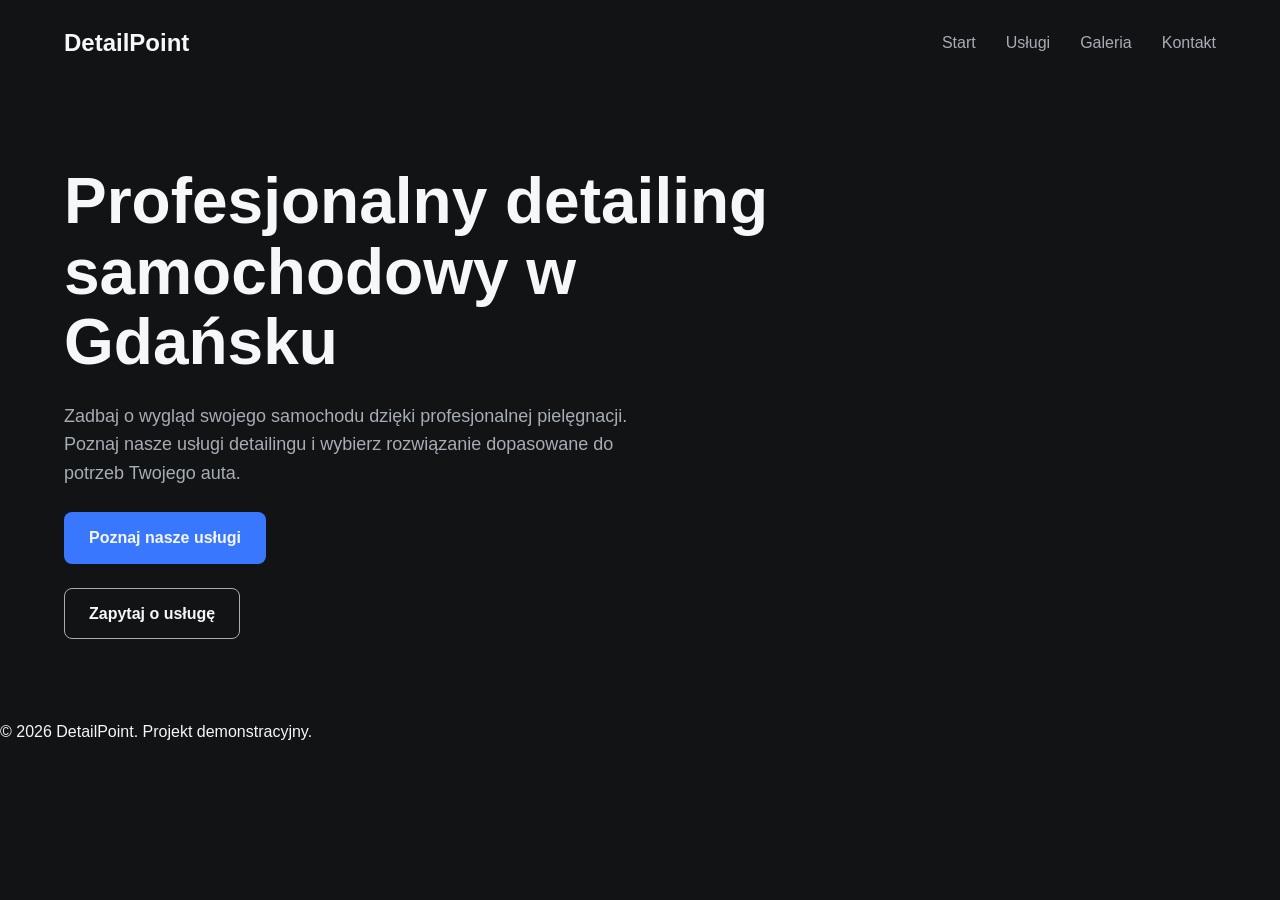
==== index.html @ 8a7e272a "feat: implement responsive mobile navigation" ====
<!DOCTYPE html>

<html lang="pl">
<head>
    <meta charset="UTF-8">
    <meta name="viewport" content="width=device-width, initial-scale=1.0">
    <meta name="description" content="Profesjonalny detailing samochodowy w Gdańsku. Poznaj usługi DetailPoint i zadbaj o swój samochód.">

    <title>DetailPoint | Detailing samochodowy Gdańsk</title>

    <link rel="stylesheet" href="./css/style.css">
</head>
<body>
    <header>
        <nav class="navbar container">
            <a href="./index.html">
                <span>DetailPoint</span>
            </a>

            <button
                type="button"
                id="menu-toggle"
                aria-label="Otwórz menu"
                aria-expanded="false"
                aria-controls="nav-menu"
            >
                <span></span>
                <span></span>
                <span></span>
            </button>

            <ul class="nav-list" id="nav-menu">
                <li><a href="./index.html">Start</a></li>
                <li><a href="./services.html">Usługi</a></li>
                <li><a href="./gallery.html">Galeria</a></li>
                <li><a href="./contact.html">Kontakt</a></li>
            </ul>
        </nav>
    </header>

    <main>
        <section class="hero" id="hero">
            <h1>Profesjonalny detailing samochodowy w Gdańsku</h1>

            <p>
                Zadbaj o wygląd swojego samochodu dzięki profesjonalnej 
                pielęgnacji. Poznaj nasze usługi detailingu i wybierz 
                rozwiązanie dopasowane do potrzeb Twojego auta.
            </p>

            <a href="./services.html"  class="btn btn-primary">
                Poznaj nasze usługi
            </a>

            <a href="./contact.html" class="btn btn-secondary">
                Zapytaj o usługę
            </a>
            
        </section>
    </main>

    <footer>
        &copy; 2026 DetailPoint. Projekt demonstracyjny.
    </footer>
    <script src="./js/script.js"></script>
</body>
</html>
---- css/style.css ----
:root {
    /* Colors */
    --color-bg: #111315;
    --color-surface: #1D2125;
    --color-text: #F5F7F8;
    --color-text-muted: #A7ADB4;
    --color-primary: #3977FF;

    /* Typography */
    --font-main: Arial, sans-serif;
    --line-height-base: 1.6;

    /* Layout  */
    --container-width: 1200px;
    --section-spacing: 80px;
    --spacing-sm: 12px;
    --spacing-md: 24px;
    --spacing-lg: 40px;

    /* Components */
    --border-radius: 8px;

    /* Transition */
    --transition-fast: 0.2s ease;
    --transition-fast: 0.2s ease;
}


* {
    margin: 0;
    padding: 0;
    box-sizing: border-box;
}

body {
    font-family: var(--font-main);
    line-height: var(--line-height-base);
    background-color: var(--color-bg);
    color: var(--color-text);
}

/* --- Header --- */

.navbar {
    display: flex;
    justify-content: space-between;
    align-items: center;
    gap: var(--spacing-md);
    max-width: var(--container-width);
    margin: 0 auto;
    padding: var(--spacing-md) 24px;
}

.navbar > a {
    color: var(--color-text);
    font-size: 24px;
    font-weight: 700;
    text-decoration: none;
}

.nav-list {
    display: flex;
    align-items: center;
    gap: 30px;
    margin: 0;
    padding: 0;
    list-style: none;
}

.nav-list a {
    color: var(--color-text-muted);
    text-decoration: none;
    transition: color var(--transition-fast);
}

.nav-list a:hover {
    color: var(--color-primary);
}

/* --- Hero section --- */

.hero {
    display: flex;
    flex-direction: column;
    align-items: flex-start;
    justify-content: center;
    gap: var(--spacing-md);
    max-width: var(--container-width);
    min-height: 70vh;
    margin: 0 auto;
    padding: 80px 24px;
}

.hero h1 {
    max-width: 800px;
    font-size: clamp(36px, 5vw, 64px);
    line-height: 1.1;
}

.hero p {
    max-width: 600px;
    color: var(--color-text-muted);
    font-size: 18px;
}

.btn {
    display: inline-flex;
    align-items: center;
    justify-content: center;
    min-height: 48px;
    padding: 12px 24px;
    border: 1px solid transparent;
    border-radius: var(--border-radius);
    font: inherit;
    font-weight: 600;
    text-decoration: none;
    transition: background-color var(--transition-fast), color var(--transition-fast);
}

.btn-primary {
    background-color: var(--color-primary);
    color: var(--color-text);
}

.btn-primary:hover {
    background-color: var(--color-text);
    color: var(--color-bg);
}

.btn-secondary {
    border-color: var(--color-text-muted);
    color: var(--color-text);
}

.btn-secondary:hover {
    border-color: var(--color-primary);
    color: var(--color-primary);
}

/* --- Mobile menu button --- */

#menu-toggle {
    display: none;
    flex-direction: column;
    justify-content: center;
    align-items: center;
    gap: 6px;
    width: 44px;
    height: 44px;
    padding: 10px;
    border: none;
    background: transparent;
    cursor: pointer;
    z-index: 1001;
}

#menu-toggle span {
    display: block;
    width: 24px;
    height: 2px;
    border-radius: 2px;
    background-color: var(--color-text);
    transition: transform var(--transition-fast), opacity var(--transition-fast);
}

#menu-toggle.active span:nth-child(1) {
    transform: translateY(8px) rotate(45deg);
}

#menu-toggle.active span:nth-child(2) {
    opacity: 0;
}

#menu-toggle.active span:nth-child(3) {
    transform: translateY(-8px) rotate(-45deg);
}

/* --- Responsive navigation --- */

/* --- Responsive navigation --- */

@media (max-width: 768px) {
    .navbar {
        position: relative;
        flex-wrap: wrap;
    }

    #menu-toggle {
        display: flex;
        margin-left: auto;
    }

    .nav-list {
        display: none;
        flex-direction: column;
        align-items: flex-start;
        gap: var(--spacing-md);
        width: 100%;
        padding: var(--spacing-lg) 0;
        margin-top: var(--spacing-md);
        border-top: 1px solid var(--color-surface);
    }

    .nav-list.active {
        display: flex;
    }
}
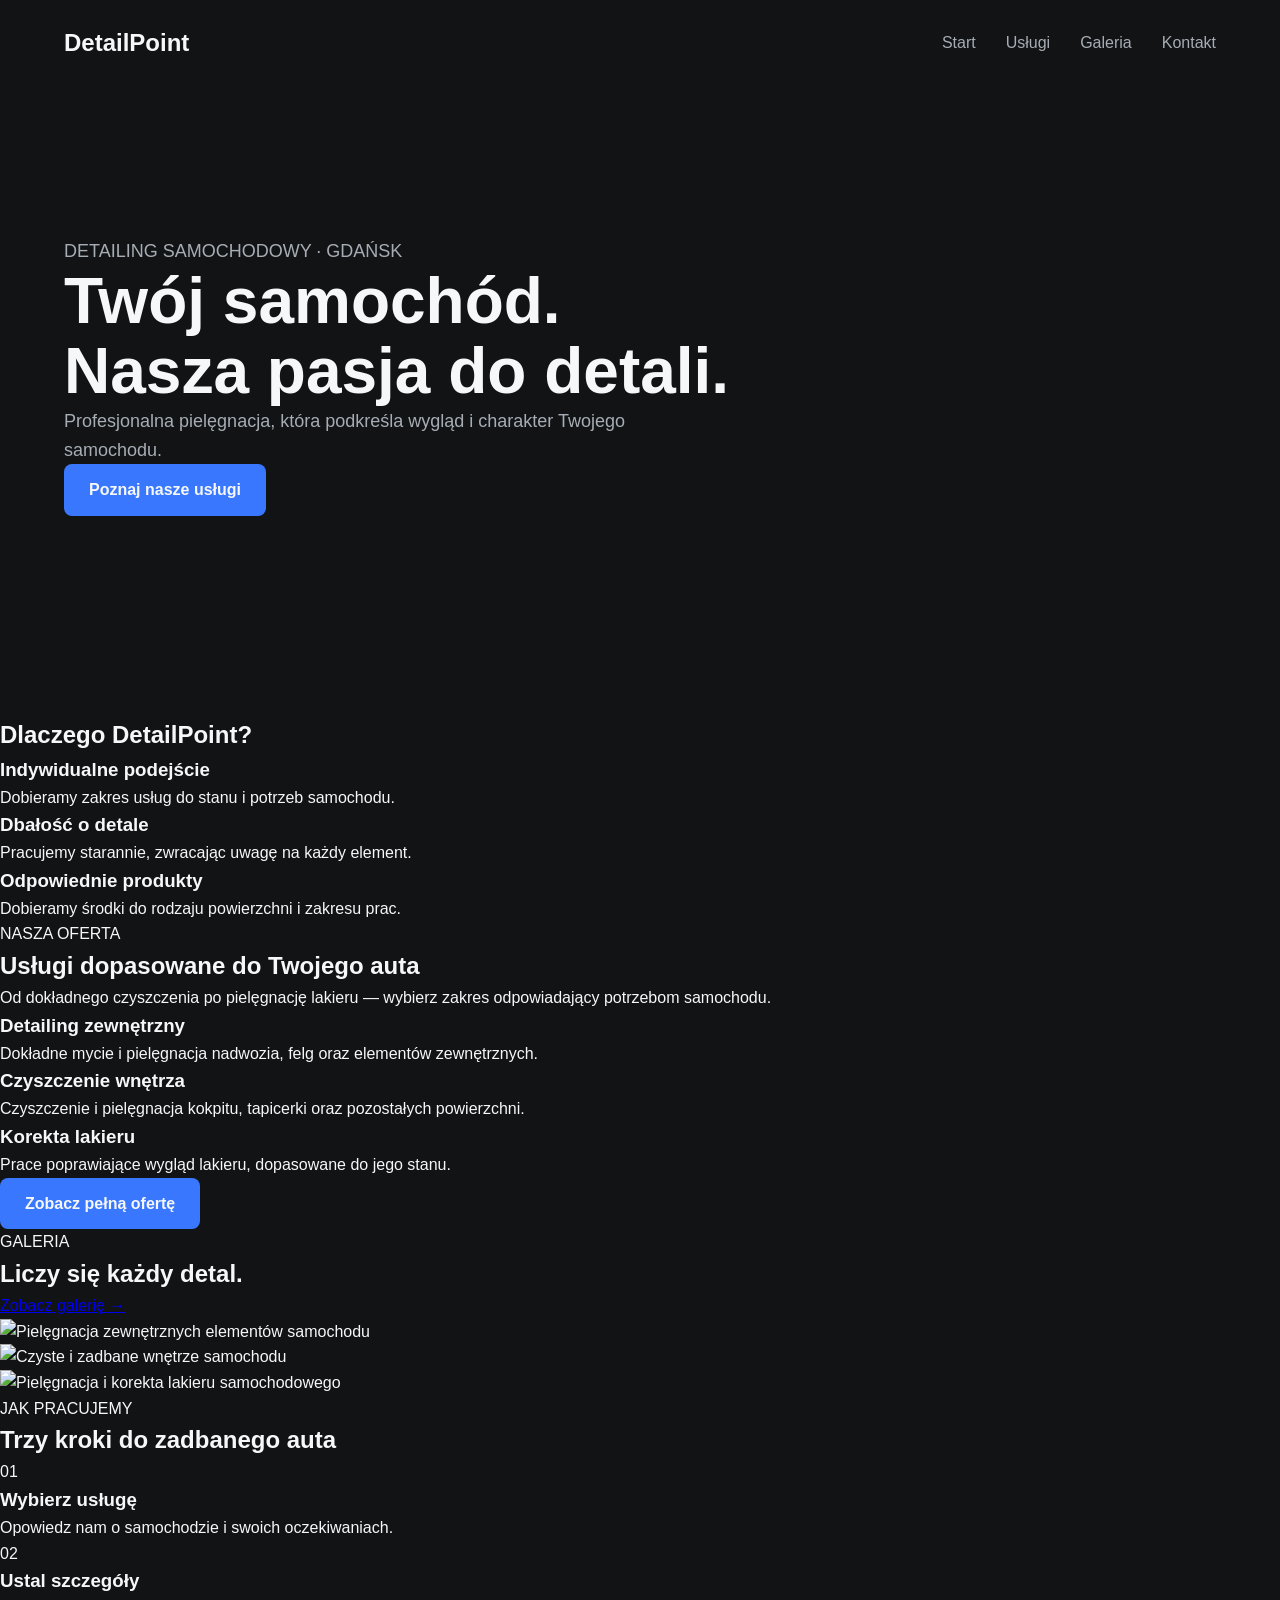
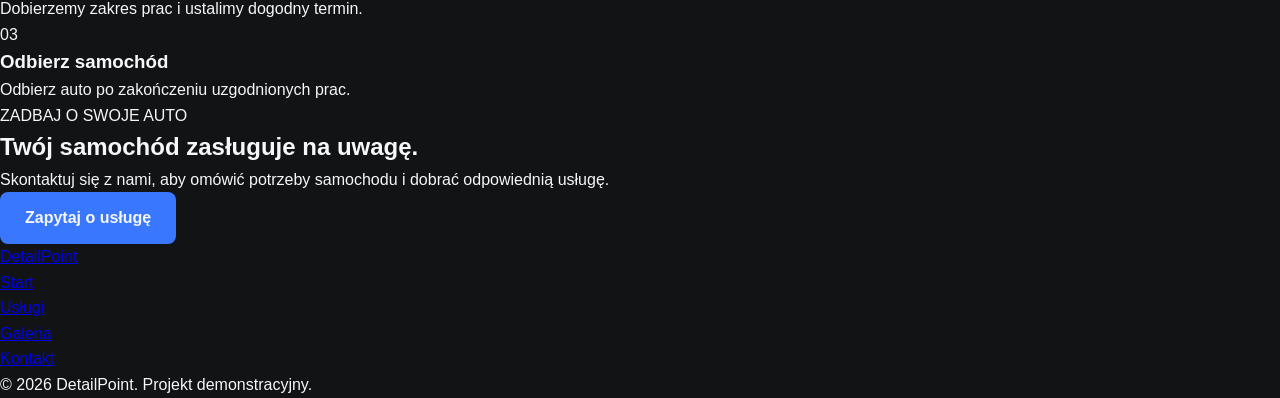
==== commit d48fc2a6: "feat: complete homepage HTML structure" ====
--- a/index.html
+++ b/index.html
@@ -1,23 +1,30 @@
 <!DOCTYPE html>
-
 <html lang="pl">
 <head>
     <meta charset="UTF-8">
     <meta name="viewport" content="width=device-width, initial-scale=1.0">
-    <meta name="description" content="Profesjonalny detailing samochodowy w Gdańsku. Poznaj usługi DetailPoint i zadbaj o swój samochód.">
-
-    <title>DetailPoint | Detailing samochodowy Gdańsk</title>
+
+    <meta
+        name="description"
+        content="DetailPoint — detailing samochodowy w Gdańsku. Poznaj nasze usługi i zadbaj o wygląd swojego samochodu."
+    >
+
+    <meta name="theme-color" content="#111315">
+
+    <title>DetailPoint | Detailing samochodowy w Gdańsku</title>
 
     <link rel="stylesheet" href="./css/style.css">
 </head>
+
 <body>
-    <header>
-        <nav class="navbar container">
-            <a href="./index.html">
-                <span>DetailPoint</span>
+    <header class="site-header">
+        <nav class="navbar container" aria-label="Nawigacja główna">
+            <a class="logo" href="./index.html" aria-label="DetailPoint — strona główna">
+                DetailPoint
             </a>
 
             <button
+                class="menu-toggle"
                 type="button"
                 id="menu-toggle"
                 aria-label="Otwórz menu"
@@ -30,7 +37,7 @@
             </button>
 
             <ul class="nav-list" id="nav-menu">
-                <li><a href="./index.html">Start</a></li>
+                <li><a href="./index.html" aria-current="page">Start</a></li>
                 <li><a href="./services.html">Usługi</a></li>
                 <li><a href="./gallery.html">Galeria</a></li>
                 <li><a href="./contact.html">Kontakt</a></li>
@@ -39,29 +46,212 @@
     </header>
 
     <main>
-        <section class="hero" id="hero">
-            <h1>Profesjonalny detailing samochodowy w Gdańsku</h1>
-
-            <p>
-                Zadbaj o wygląd swojego samochodu dzięki profesjonalnej 
-                pielęgnacji. Poznaj nasze usługi detailingu i wybierz 
-                rozwiązanie dopasowane do potrzeb Twojego auta.
+        <section class="hero" id="hero" aria-labelledby="hero-title">
+            <div class="hero-content container">
+                <p class="hero-label">DETAILING SAMOCHODOWY · GDAŃSK</p>
+
+                <h1 id="hero-title">
+                    Twój samochód.<br>
+                    Nasza pasja do detali.
+                </h1>
+
+                <p class="hero-description">
+                    Profesjonalna pielęgnacja, która podkreśla wygląd
+                    i charakter Twojego samochodu.
+                </p>
+
+                <a href="./services.html" class="btn btn-primary">
+                    Poznaj nasze usługi
+                </a>
+            </div>
+
+            <div class="hero-image" aria-hidden="true">
+                <img
+                    src="./images/hero/hero-car.png"
+                    alt=""
+                    fetchpriority="high"
+                >
+            </div>
+        </section>
+
+        <section class="benefits" id="benefits" aria-labelledby="benefits-title">
+            <div class="container">
+                <h2 id="benefits-title">Dlaczego DetailPoint?</h2>
+
+                <ul class="benefits-list">
+                    <li>
+                        <h3>Indywidualne podejście</h3>
+                        <p>Dobieramy zakres usług do stanu i potrzeb samochodu.</p>
+                    </li>
+
+                    <li>
+                        <h3>Dbałość o detale</h3>
+                        <p>Pracujemy starannie, zwracając uwagę na każdy element.</p>
+                    </li>
+
+                    <li>
+                        <h3>Odpowiednie produkty</h3>
+                        <p>Dobieramy środki do rodzaju powierzchni i zakresu prac.</p>
+                    </li>
+                </ul>
+            </div>
+        </section>
+
+        <section
+            class="services-preview"
+            id="services-preview"
+            aria-labelledby="services-title"
+        >
+            <div class="container">
+                <p class="section-label">NASZA OFERTA</p>
+                <h2 id="services-title">Usługi dopasowane do Twojego auta</h2>
+
+                <p class="services-intro">
+                    Od dokładnego czyszczenia po pielęgnację lakieru —
+                    wybierz zakres odpowiadający potrzebom samochodu.
+                </p>
+
+                <div class="services-grid">
+                    <article class="service-card">
+                        <h3>Detailing zewnętrzny</h3>
+                        <p>
+                            Dokładne mycie i pielęgnacja nadwozia, felg
+                            oraz elementów zewnętrznych.
+                        </p>
+                    </article>
+
+                    <article class="service-card">
+                        <h3>Czyszczenie wnętrza</h3>
+                        <p>
+                            Czyszczenie i pielęgnacja kokpitu, tapicerki
+                            oraz pozostałych powierzchni.
+                        </p>
+                    </article>
+
+                    <article class="service-card">
+                        <h3>Korekta lakieru</h3>
+                        <p>
+                            Prace poprawiające wygląd lakieru,
+                            dopasowane do jego stanu.
+                        </p>
+                    </article>
+                </div>
+
+                <a href="./services.html" class="btn btn-primary">
+                    Zobacz pełną ofertę
+                </a>
+            </div>
+        </section>
+
+        <section
+            class="gallery-preview"
+            id="gallery-preview"
+            aria-labelledby="gallery-title"
+        >
+            <div class="container">
+                <div class="gallery-heading">
+                    <div>
+                        <p class="section-label">GALERIA</p>
+                        <h2 id="gallery-title">Liczy się każdy detal.</h2>
+                    </div>
+
+                    <a href="./gallery.html" class="gallery-link">
+                        Zobacz galerię <span aria-hidden="true">→</span>
+                    </a>
+                </div>
+
+                <div class="gallery-preview-grid">
+                    <figure class="gallery-item">
+                        <img
+                            src="./images/gallery/exterior.jpg"
+                            alt="Pielęgnacja zewnętrznych elementów samochodu"
+                            loading="lazy"
+                        >
+                    </figure>
+
+                    <figure class="gallery-item">
+                        <img
+                            src="./images/gallery/interior.jpg"
+                            alt="Czyste i zadbane wnętrze samochodu"
+                            loading="lazy"
+                        >
+                    </figure>
+
+                    <figure class="gallery-item">
+                        <img
+                            src="./images/gallery/paint-correction.jpg"
+                            alt="Pielęgnacja i korekta lakieru samochodowego"
+                            loading="lazy"
+                        >
+                    </figure>
+                </div>
+            </div>
+        </section>
+
+        <section class="process" id="process" aria-labelledby="process-title">
+            <div class="container">
+                <p class="section-label">JAK PRACUJEMY</p>
+                <h2 id="process-title">Trzy kroki do zadbanego auta</h2>
+
+                <ol class="process-steps">
+                    <li class="process-step">
+                        <span class="step-number" aria-hidden="true">01</span>
+                        <h3>Wybierz usługę</h3>
+                        <p>Opowiedz nam o samochodzie i swoich oczekiwaniach.</p>
+                    </li>
+
+                    <li class="process-step">
+                        <span class="step-number" aria-hidden="true">02</span>
+                        <h3>Ustal szczegóły</h3>
+                        <p>Dobierzemy zakres prac i ustalimy dogodny termin.</p>
+                    </li>
+
+                    <li class="process-step">
+                        <span class="step-number" aria-hidden="true">03</span>
+                        <h3>Odbierz samochód</h3>
+                        <p>Odbierz auto po zakończeniu uzgodnionych prac.</p>
+                    </li>
+                </ol>
+            </div>
+        </section>
+
+        <section class="cta" id="cta" aria-labelledby="cta-title">
+            <div class="container">
+                <p class="section-label">ZADBAJ O SWOJE AUTO</p>
+
+                <h2 id="cta-title">Twój samochód zasługuje na uwagę.</h2>
+
+                <p>
+                    Skontaktuj się z nami, aby omówić potrzeby samochodu
+                    i dobrać odpowiednią usługę.
+                </p>
+
+                <a href="./contact.html" class="btn btn-primary">
+                    Zapytaj o usługę
+                </a>
+            </div>
+        </section>
+    </main>
+
+    <footer class="site-footer">
+        <div class="container">
+            <a class="logo" href="./index.html">DetailPoint</a>
+
+            <nav aria-label="Nawigacja w stopce">
+                <ul class="footer-nav">
+                    <li><a href="./index.html">Start</a></li>
+                    <li><a href="./services.html">Usługi</a></li>
+                    <li><a href="./gallery.html">Galeria</a></li>
+                    <li><a href="./contact.html">Kontakt</a></li>
+                </ul>
+            </nav>
+
+            <p class="footer-note">
+                &copy; 2026 DetailPoint. Projekt demonstracyjny.
             </p>
-
-            <a href="./services.html"  class="btn btn-primary">
-                Poznaj nasze usługi
-            </a>
-
-            <a href="./contact.html" class="btn btn-secondary">
-                Zapytaj o usługę
-            </a>
-            
-        </section>
-    </main>
-
-    <footer>
-        &copy; 2026 DetailPoint. Projekt demonstracyjny.
+        </div>
     </footer>
+
     <script src="./js/script.js"></script>
 </body>
 </html>
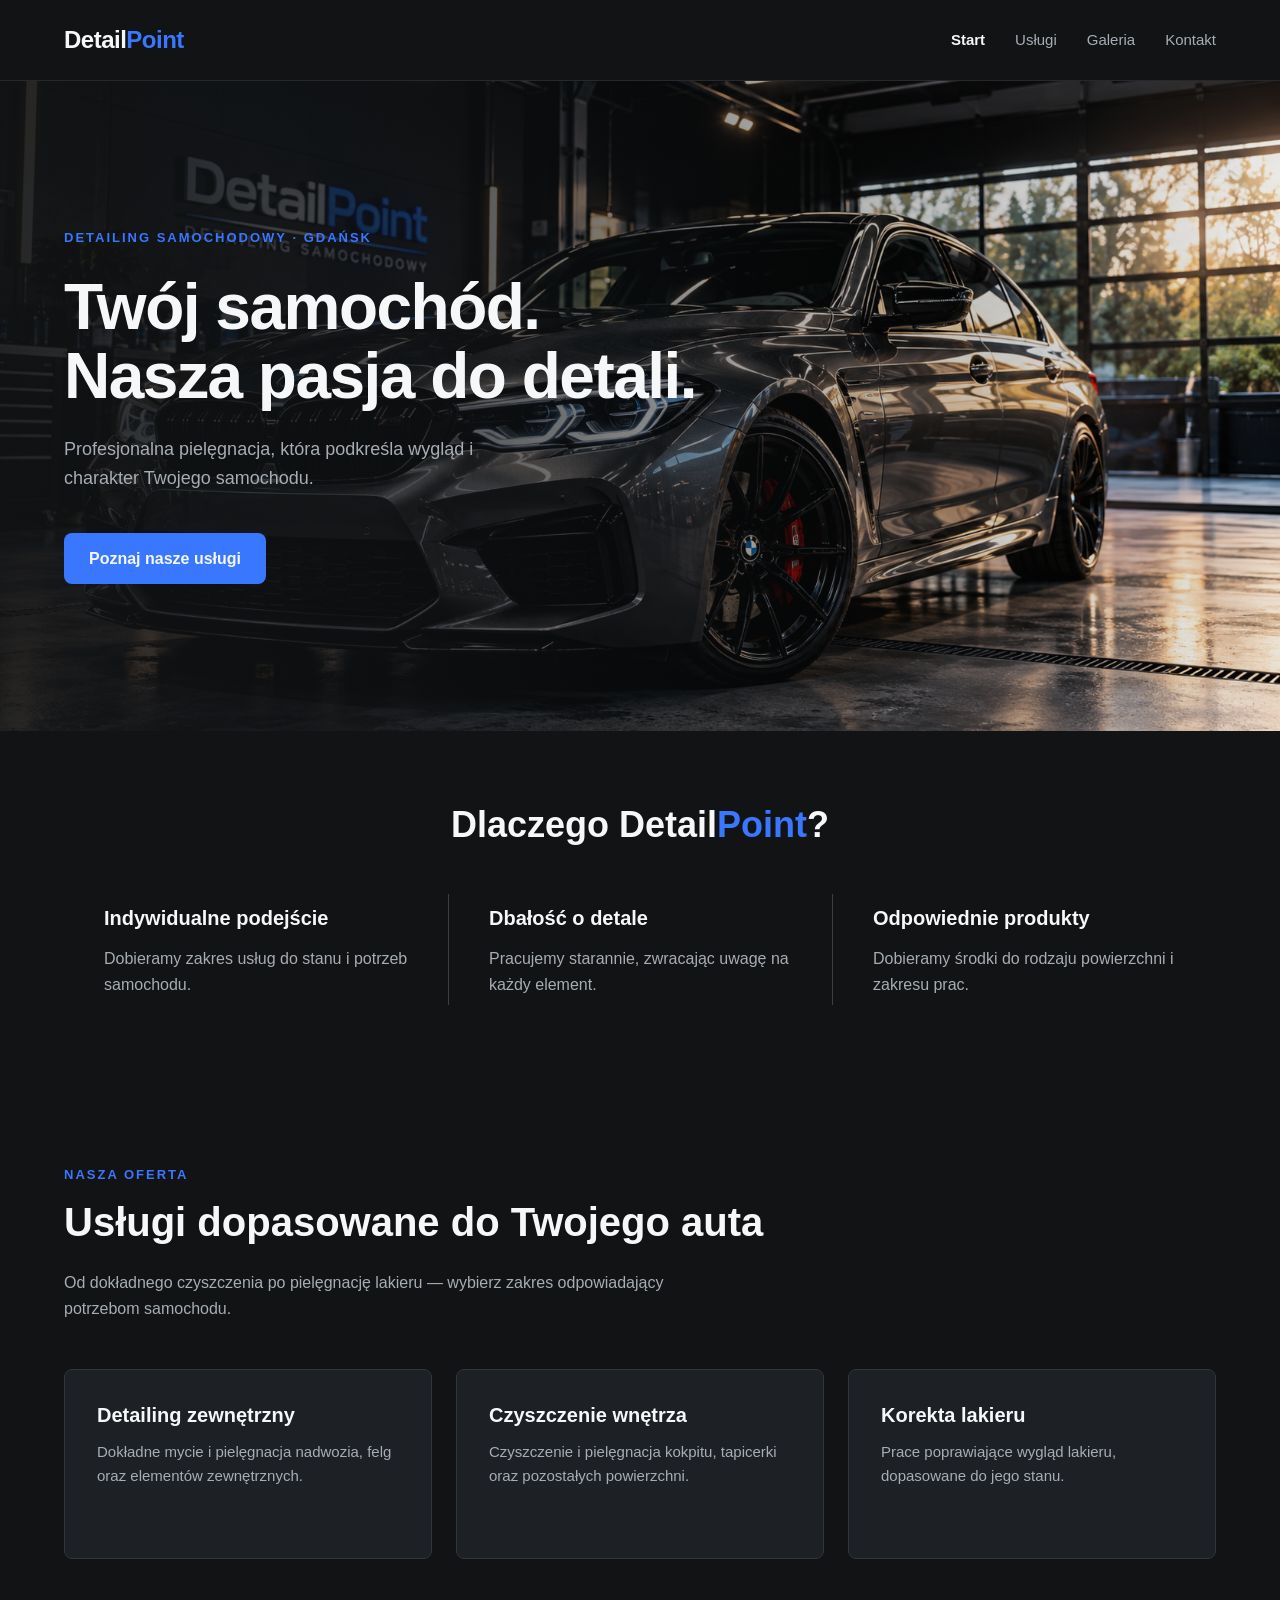
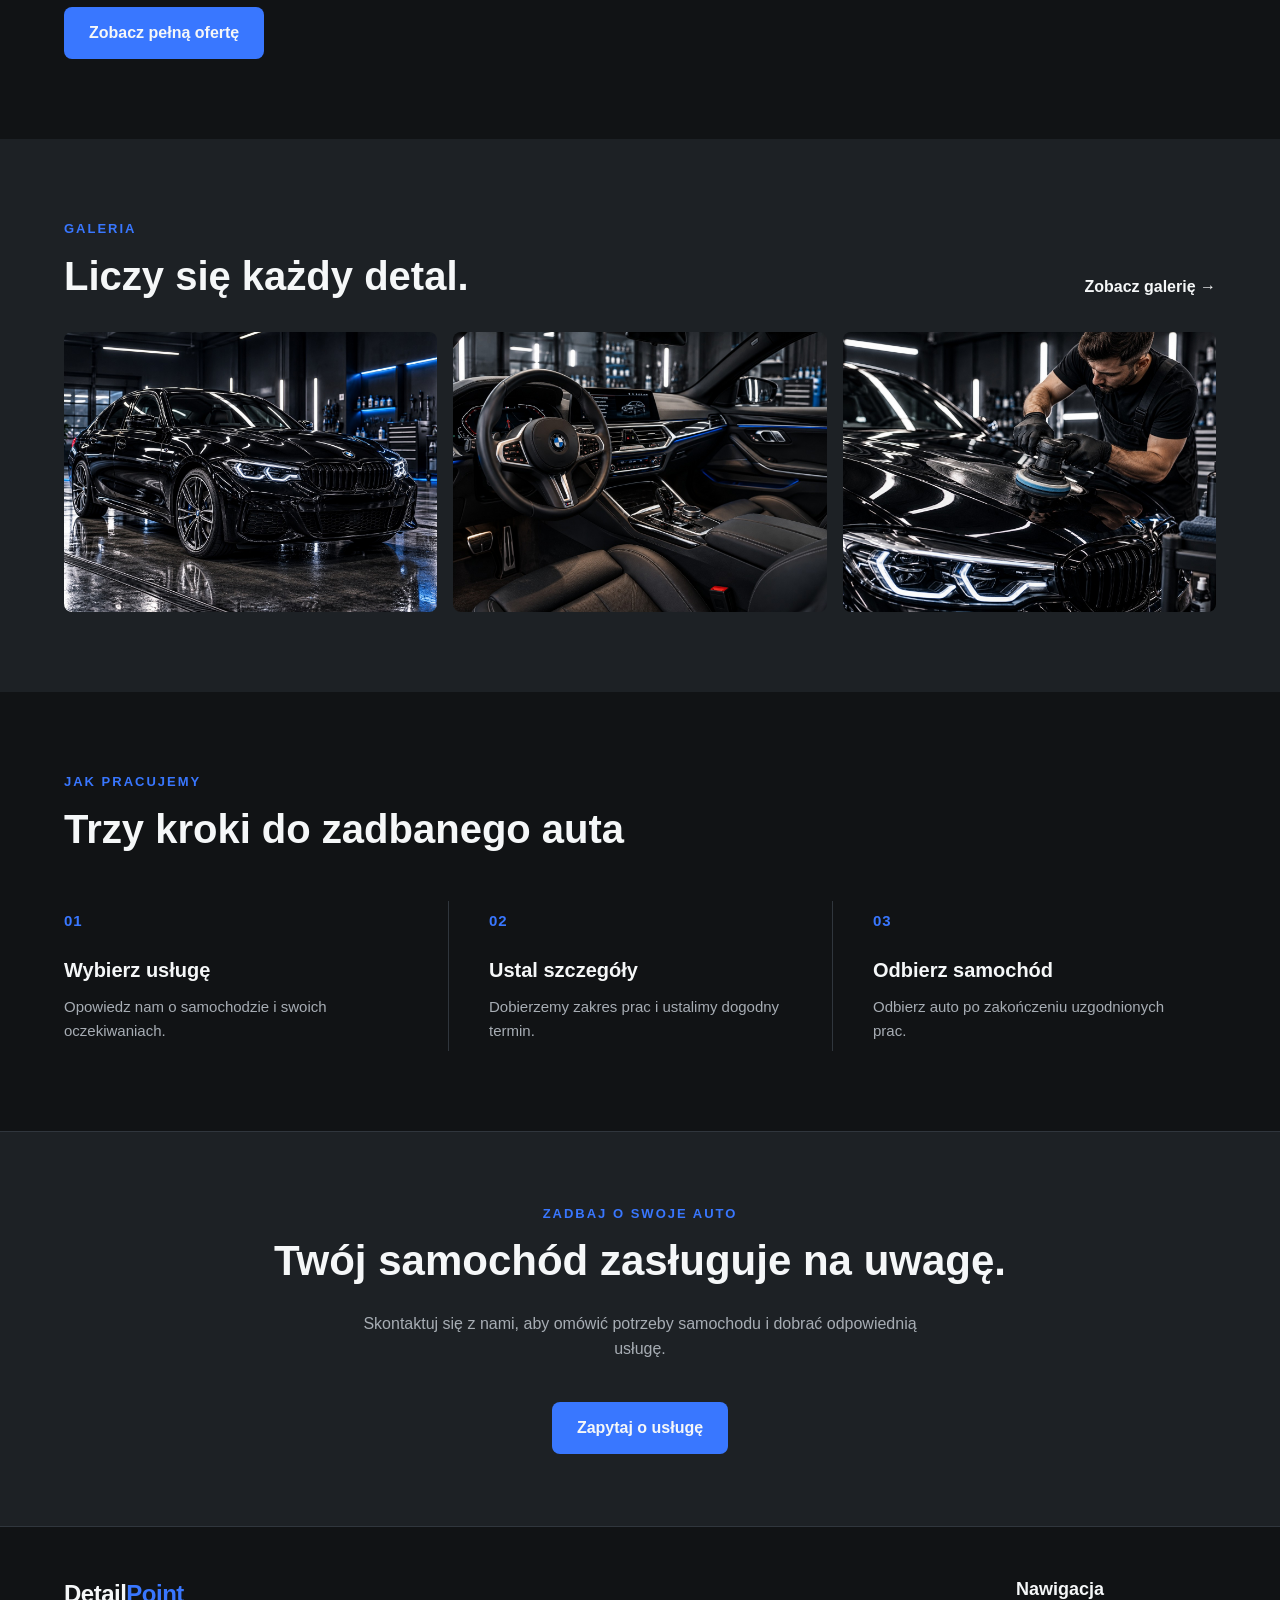
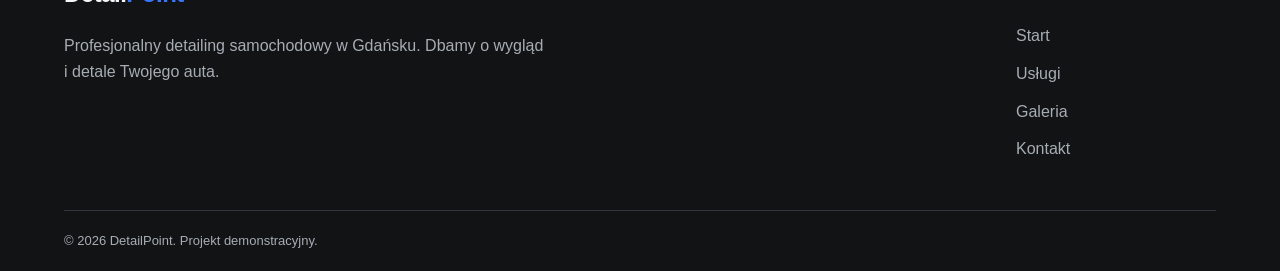
==== commit 575185b6: "feat: style homepage sections" ====
--- a/index.html
+++ b/index.html
@@ -20,7 +20,7 @@
     <header class="site-header">
         <nav class="navbar container" aria-label="Nawigacja główna">
             <a class="logo" href="./index.html" aria-label="DetailPoint — strona główna">
-                DetailPoint
+                Detail<span>Point</span>
             </a>
 
             <button
@@ -76,7 +76,7 @@
 
         <section class="benefits" id="benefits" aria-labelledby="benefits-title">
             <div class="container">
-                <h2 id="benefits-title">Dlaczego DetailPoint?</h2>
+                <h2 id="benefits-title">Dlaczego Detail<span>Point</span>?</h2>
 
                 <ul class="benefits-list">
                     <li>
@@ -235,22 +235,36 @@
 
     <footer class="site-footer">
         <div class="container">
-            <a class="logo" href="./index.html">DetailPoint</a>
-
-            <nav aria-label="Nawigacja w stopce">
-                <ul class="footer-nav">
-                    <li><a href="./index.html">Start</a></li>
-                    <li><a href="./services.html">Usługi</a></li>
-                    <li><a href="./gallery.html">Galeria</a></li>
-                    <li><a href="./contact.html">Kontakt</a></li>
-                </ul>
-            </nav>
-
-            <p class="footer-note">
-                &copy; 2026 DetailPoint. Projekt demonstracyjny.
-            </p>
+            <div class="footer-main">
+                <div class="footer-brand">
+                    <a class="logo" href="./index.html" aria-label="DetailPoint — strona główna">
+                        Detail<span>Point</span>
+                    </a>
+
+                    <p>
+                        Profesjonalny detailing samochodowy w Gdańsku.
+                        Dbamy o wygląd i detale Twojego auta.
+                    </p>
+                </div>
+
+                <nav class="footer-navigation" aria-label="Nawigacja w stopce">
+                    <h2>Nawigacja</h2>
+
+                    <ul class="footer-nav">
+                        <li><a href="./index.html">Start</a></li>
+                        <li><a href="./services.html">Usługi</a></li>
+                        <li><a href="./gallery.html">Galeria</a></li>
+                        <li><a href="./contact.html">Kontakt</a></li>
+                    </ul>
+                </nav>
+            </div>
+
+            <div class="footer-bottom">
+                <p>&copy; 2026 DetailPoint. Projekt demonstracyjny.</p>
+            </div>
         </div>
     </footer>
+
 
     <script src="./js/script.js"></script>
 </body>
--- a/css/style.css
+++ b/css/style.css
@@ -22,7 +22,6 @@
 
     /* Transition */
     --transition-fast: 0.2s ease;
-    --transition-fast: 0.2s ease;
 }
 
 
@@ -39,69 +38,137 @@
     color: var(--color-text);
 }
 
+.container {
+    width: 100%;
+    max-width: var(--container-width);
+    margin-inline: auto;
+    padding-inline: 24px;
+}
+
 /* --- Header --- */
+
+.site-header {
+    position: relative;
+    z-index: 1000;
+    border-bottom: 1px solid #25292D;
+    background-color: var(--color-bg);
+}
 
 .navbar {
     display: flex;
     justify-content: space-between;
     align-items: center;
     gap: var(--spacing-md);
-    max-width: var(--container-width);
-    margin: 0 auto;
-    padding: var(--spacing-md) 24px;
-}
-
-.navbar > a {
+    min-height: 80px;
+}
+
+.logo {
     color: var(--color-text);
     font-size: 24px;
     font-weight: 700;
+    letter-spacing: -0.5px;
     text-decoration: none;
+}
+
+.logo span {
+    color: var(--color-primary);
 }
 
 .nav-list {
     display: flex;
     align-items: center;
     gap: 30px;
-    margin: 0;
-    padding: 0;
     list-style: none;
 }
 
 .nav-list a {
     color: var(--color-text-muted);
+    font-size: 15px;
     text-decoration: none;
     transition: color var(--transition-fast);
 }
 
-.nav-list a:hover {
-    color: var(--color-primary);
+.nav-list a:hover,
+.nav-list a[aria-current="page"] {
+    color: var(--color-text);
+}
+
+.nav-list a[aria-current="page"] {
+    font-weight: 600;
 }
 
 /* --- Hero section --- */
 
 .hero {
+    position: relative;
     display: flex;
-    flex-direction: column;
-    align-items: flex-start;
-    justify-content: center;
-    gap: var(--spacing-md);
+    align-items: center;
+    min-height: 650px;
+    overflow: hidden;
+    isolation: isolate;
+    background-color: var(--color-bg);
+}
+
+.hero-image {
+    position: absolute;
+    inset: 0;
+    z-index: -2;
+}
+
+.hero-image img {
+    width: 100%;
+    height: 100%;
+    display: block;
+    object-fit: cover;
+    object-position: center;
+}
+
+.hero::after {
+    position: absolute;
+    inset: 0;
+    z-index: -1;
+    background: linear-gradient(
+        90deg,
+        rgba(17, 19, 21, 0.92) 0%,
+        rgba(17, 19, 21, 0.72) 35%,
+        rgba(17, 19, 21, 0.30) 65%,
+        rgba(17, 19, 21, 0.08) 100%
+    );
+    content: "";
+}
+
+.hero-content {
+    position: relative;
+    width: 100%;
     max-width: var(--container-width);
-    min-height: 70vh;
-    margin: 0 auto;
-    padding: 80px 24px;
+    margin-inline: auto;
+    padding: 100px 24px;
+}
+
+.hero-label {
+    margin-bottom: var(--spacing-md);
+    color: var(--color-primary);
+    font-size: 13px;
+    font-weight: 700;
+    letter-spacing: 2px;
 }
 
 .hero h1 {
-    max-width: 800px;
-    font-size: clamp(36px, 5vw, 64px);
-    line-height: 1.1;
-}
-
-.hero p {
-    max-width: 600px;
+    max-width: 700px;
+    margin-bottom: var(--spacing-md);
+    font-size: clamp(38px, 5vw, 64px);
+    line-height: 1.08;
+    letter-spacing: -1.5px;
+}
+
+.hero-description {
+    max-width: 480px;
+    margin-bottom: var(--spacing-lg);
     color: var(--color-text-muted);
     font-size: 18px;
 }
+
+
 
 .btn {
     display: inline-flex;
@@ -177,8 +244,6 @@
 
 /* --- Responsive navigation --- */
 
-/* --- Responsive navigation --- */
-
 @media (max-width: 768px) {
     .navbar {
         position: relative;
@@ -206,4 +271,474 @@
     }
 }
 
-
+/* --- Benefits section --- */
+
+.benefits {
+    padding: 72px 24px 80px;
+    background-color: var(--color-bg);
+}
+
+.benefits h2 {
+    margin-bottom: 48px;
+    font-size: clamp(28px, 3vw, 36px);
+    line-height: 1.2;
+    text-align: center;
+}
+
+.benefits h2 span {
+    color: var(--color-primary);
+}
+
+.benefits-list {
+    display: grid;
+    grid-template-columns: repeat(3, minmax(0, 1fr));
+    list-style: none;
+}
+
+.benefits-list li {
+    padding: 8px var(--spacing-lg);
+}
+
+.benefits-list li + li {
+    border-left: 1px solid #3A4046;
+}
+
+.benefits-list h3 {
+    margin-bottom: var(--spacing-sm);
+    font-size: 20px;
+}
+
+.benefits-list p {
+    color: var(--color-text-muted);
+}
+
+/* --- Benefits responsive --- */
+
+@media (max-width: 768px) {
+    .benefits {
+        padding: 56px 24px;
+    }
+
+    .benefits h2 {
+        margin-bottom: 32px;
+    }
+
+    .benefits-list {
+        grid-template-columns: 1fr;
+    }
+
+    .benefits-list li {
+        padding: var(--spacing-md) 0;
+    }
+
+    .benefits-list li + li {
+        border-top: 1px solid #3A4046;
+        border-left: none;
+    }
+}
+
+/* --- Services preview --- */
+
+.services-preview {
+    padding: var(--section-spacing) 0;
+}
+
+.services-preview .container {
+    max-width: var(--container-width);
+    margin-inline: auto;
+    padding-inline: 24px;
+}
+
+.services-preview .section-label {
+    margin-bottom: var(--spacing-sm);
+    color: var(--color-primary);
+    font-size: 13px;
+    font-weight: 700;
+    letter-spacing: 2px;
+    text-align: left;
+}
+
+.services-preview h2 {
+    margin-bottom: var(--spacing-md);
+    font-size: clamp(28px, 3.5vw, 40px);
+    line-height: 1.2;
+    text-align: left;
+}
+
+.services-intro {
+    max-width: 600px;
+    margin: 0 0 48px;
+    color: var(--color-text-muted);
+    text-align: left;
+}
+
+.services-grid {
+    display: grid;
+    grid-template-columns: repeat(3, minmax(0, 1fr));
+    gap: var(--spacing-md);
+    margin-bottom: 48px;
+}
+
+.service-card {
+    min-height: 190px;
+    padding: 32px;
+    border: 1px solid #30363D;
+    border-radius: var(--border-radius);
+    background-color: var(--color-surface);
+    transition:
+        border-color var(--transition-fast),
+        transform var(--transition-fast);
+}
+
+.service-card:hover {
+    border-color: var(--color-primary);
+    transform: translateY(-4px);
+}
+
+.service-card h3 {
+    margin-bottom: var(--spacing-sm);
+    font-size: 20px;
+    line-height: 1.3;
+}
+
+.service-card p {
+    color: var(--color-text-muted);
+    font-size: 15px;
+}
+
+.services-preview > .container > .btn {
+    display: inline-flex;
+}
+
+/* --- Services responsive --- */
+
+@media (max-width: 900px) {
+    .services-grid {
+        grid-template-columns: repeat(2, minmax(0, 1fr));
+    }
+}
+
+@media (max-width: 600px) {
+    .services-preview {
+        padding-block: 56px;
+    }
+
+    .services-grid {
+        grid-template-columns: 1fr;
+        gap: 16px;
+        margin-bottom: 32px;
+    }
+
+    .service-card {
+        min-height: auto;
+        padding: 24px;
+    }
+
+    .services-intro {
+        margin-bottom: 32px;
+    }
+}
+
+/* --- Gallery preview --- */
+
+.gallery-preview {
+    padding: var(--section-spacing) 0;
+    background-color: var(--color-surface);
+}
+
+.gallery-preview .container {
+    max-width: var(--container-width);
+    margin-inline: auto;
+    padding-inline: 24px;
+}
+
+.gallery-heading {
+    display: flex;
+    justify-content: space-between;
+    align-items: flex-end;
+    gap: var(--spacing-md);
+    margin-bottom: 32px;
+}
+
+.gallery-heading .section-label {
+    margin-bottom: var(--spacing-sm);
+    color: var(--color-primary);
+    font-size: 13px;
+    font-weight: 700;
+    letter-spacing: 2px;
+}
+
+.gallery-heading h2 {
+    font-size: clamp(28px, 3.5vw, 40px);
+    line-height: 1.2;
+}
+
+.gallery-link {
+    flex-shrink: 0;
+    color: var(--color-text);
+    font-weight: 600;
+    text-decoration: none;
+    transition: color var(--transition-fast);
+}
+
+.gallery-link:hover {
+    color: var(--color-primary);
+}
+
+.gallery-preview-grid {
+    display: grid;
+    grid-template-columns: repeat(3, minmax(0, 1fr));
+    gap: 16px;
+}
+
+.gallery-item {
+    overflow: hidden;
+    aspect-ratio: 4 / 3;
+    border-radius: var(--border-radius);
+    background-color: var(--color-bg);
+}
+
+.gallery-item img {
+    display: block;
+    width: 100%;
+    height: 100%;
+    object-fit: cover;
+    transition: transform 0.4s ease;
+}
+
+.gallery-item:hover img {
+    transform: scale(1.04);
+}
+
+/* --- Gallery responsive --- */
+
+@media (max-width: 768px) {
+    .gallery-preview {
+        padding-block: 56px;
+    }
+
+    .gallery-heading {
+        align-items: flex-start;
+        flex-direction: column;
+        gap: 16px;
+    }
+
+    .gallery-preview-grid {
+        grid-template-columns: repeat(2, minmax(0, 1fr));
+    }
+}
+
+@media (max-width: 480px) {
+    .gallery-preview-grid {
+        grid-template-columns: 1fr;
+    }
+}
+
+/* --- Process section --- */
+
+.process {
+    padding: var(--section-spacing) 0;
+}
+
+.process .container {
+    max-width: var(--container-width);
+    margin-inline: auto;
+    padding-inline: 24px;
+}
+
+.process > .container > .section-label {
+    margin-bottom: var(--spacing-sm);
+    color: var(--color-primary);
+    font-size: 13px;
+    font-weight: 700;
+    letter-spacing: 2px;
+}
+
+.process h2 {
+    max-width: 700px;
+    margin-bottom: 48px;
+    font-size: clamp(28px, 3.5vw, 40px);
+    line-height: 1.2;
+}
+
+.process-steps {
+    display: grid;
+    grid-template-columns: repeat(3, minmax(0, 1fr));
+    list-style: none;
+}
+
+.process-step {
+    padding: 8px var(--spacing-lg);
+}
+
+.process-step:first-child {
+    padding-left: 0;
+}
+
+.process-step + .process-step {
+    border-left: 1px solid #30363D;
+}
+
+.step-number {
+    display: block;
+    margin-bottom: var(--spacing-md);
+    color: var(--color-primary);
+    font-size: 15px;
+    font-weight: 700;
+    letter-spacing: 1px;
+}
+
+.process-step h3 {
+    margin-bottom: var(--spacing-sm);
+    font-size: 20px;
+    line-height: 1.3;
+}
+
+.process-step p {
+    color: var(--color-text-muted);
+    font-size: 15px;
+}
+
+/* --- Process responsive --- */
+
+@media (max-width: 768px) {
+    .process {
+        padding-block: 56px;
+    }
+
+    .process h2 {
+        margin-bottom: 32px;
+    }
+
+    .process-steps {
+        grid-template-columns: 1fr;
+    }
+
+    .process-step,
+    .process-step:first-child {
+        padding: var(--spacing-md) 0;
+    }
+
+    .process-step + .process-step {
+        border-top: 1px solid #30363D;
+        border-left: none;
+    }
+
+    .step-number {
+        margin-bottom: var(--spacing-sm);
+    }
+}
+
+/* --- Call to action --- */
+
+.cta {
+    padding: 72px 24px;
+    border-top: 1px solid #30363D;
+    border-bottom: 1px solid #30363D;
+    background-color: var(--color-surface);
+}
+
+.cta .container {
+    max-width: 800px;
+    margin-inline: auto;
+    text-align: center;
+}
+
+.cta .section-label {
+    margin-bottom: var(--spacing-sm);
+    color: var(--color-primary);
+    font-size: 13px;
+    font-weight: 700;
+    letter-spacing: 2px;
+}
+
+.cta h2 {
+    margin-bottom: var(--spacing-md);
+    font-size: clamp(28px, 4vw, 42px);
+    line-height: 1.2;
+}
+
+.cta p:not(.section-label) {
+    max-width: 600px;
+    margin: 0 auto var(--spacing-lg);
+    color: var(--color-text-muted);
+}
+
+/* --- CTA responsive --- */
+
+@media (max-width: 600px) {
+    .cta {
+        padding-block: 56px;
+    }
+}
+
+/* --- Footer --- */
+
+.site-footer {
+    padding-top: 48px;
+    background-color: var(--color-bg);
+}
+
+.site-footer .container {
+    max-width: var(--container-width);
+    margin-inline: auto;
+    padding-inline: 24px;
+}
+
+.footer-main {
+    display: grid;
+    grid-template-columns: 1fr 200px;
+    gap: 64px;
+    padding-bottom: 48px;
+}
+
+.footer-brand .logo {
+    display: inline-block;
+    margin-bottom: 20px;
+}
+
+.footer-brand p {
+    max-width: 480px;
+    color: var(--color-text-muted);
+}
+
+.footer-navigation h2 {
+    margin-bottom: 20px;
+    font-size: 18px;
+}
+
+.footer-nav {
+    display: flex;
+    flex-direction: column;
+    gap: 12px;
+    list-style: none;
+}
+
+.footer-nav a {
+    color: var(--color-text-muted);
+    text-decoration: none;
+    transition: color var(--transition-fast);
+}
+
+.footer-nav a:hover {
+    color: var(--color-primary);
+}
+
+.footer-bottom {
+    padding: 20px 0;
+    border-top: 1px solid #30363D;
+    color: var(--color-text-muted);
+    font-size: 13px;
+}
+
+/* --- Footer responsive --- */
+
+@media (max-width: 600px) {
+    .footer-main {
+        grid-template-columns: 1fr;
+        gap: 32px;
+        padding-bottom: 32px;
+    }
+}
+
+
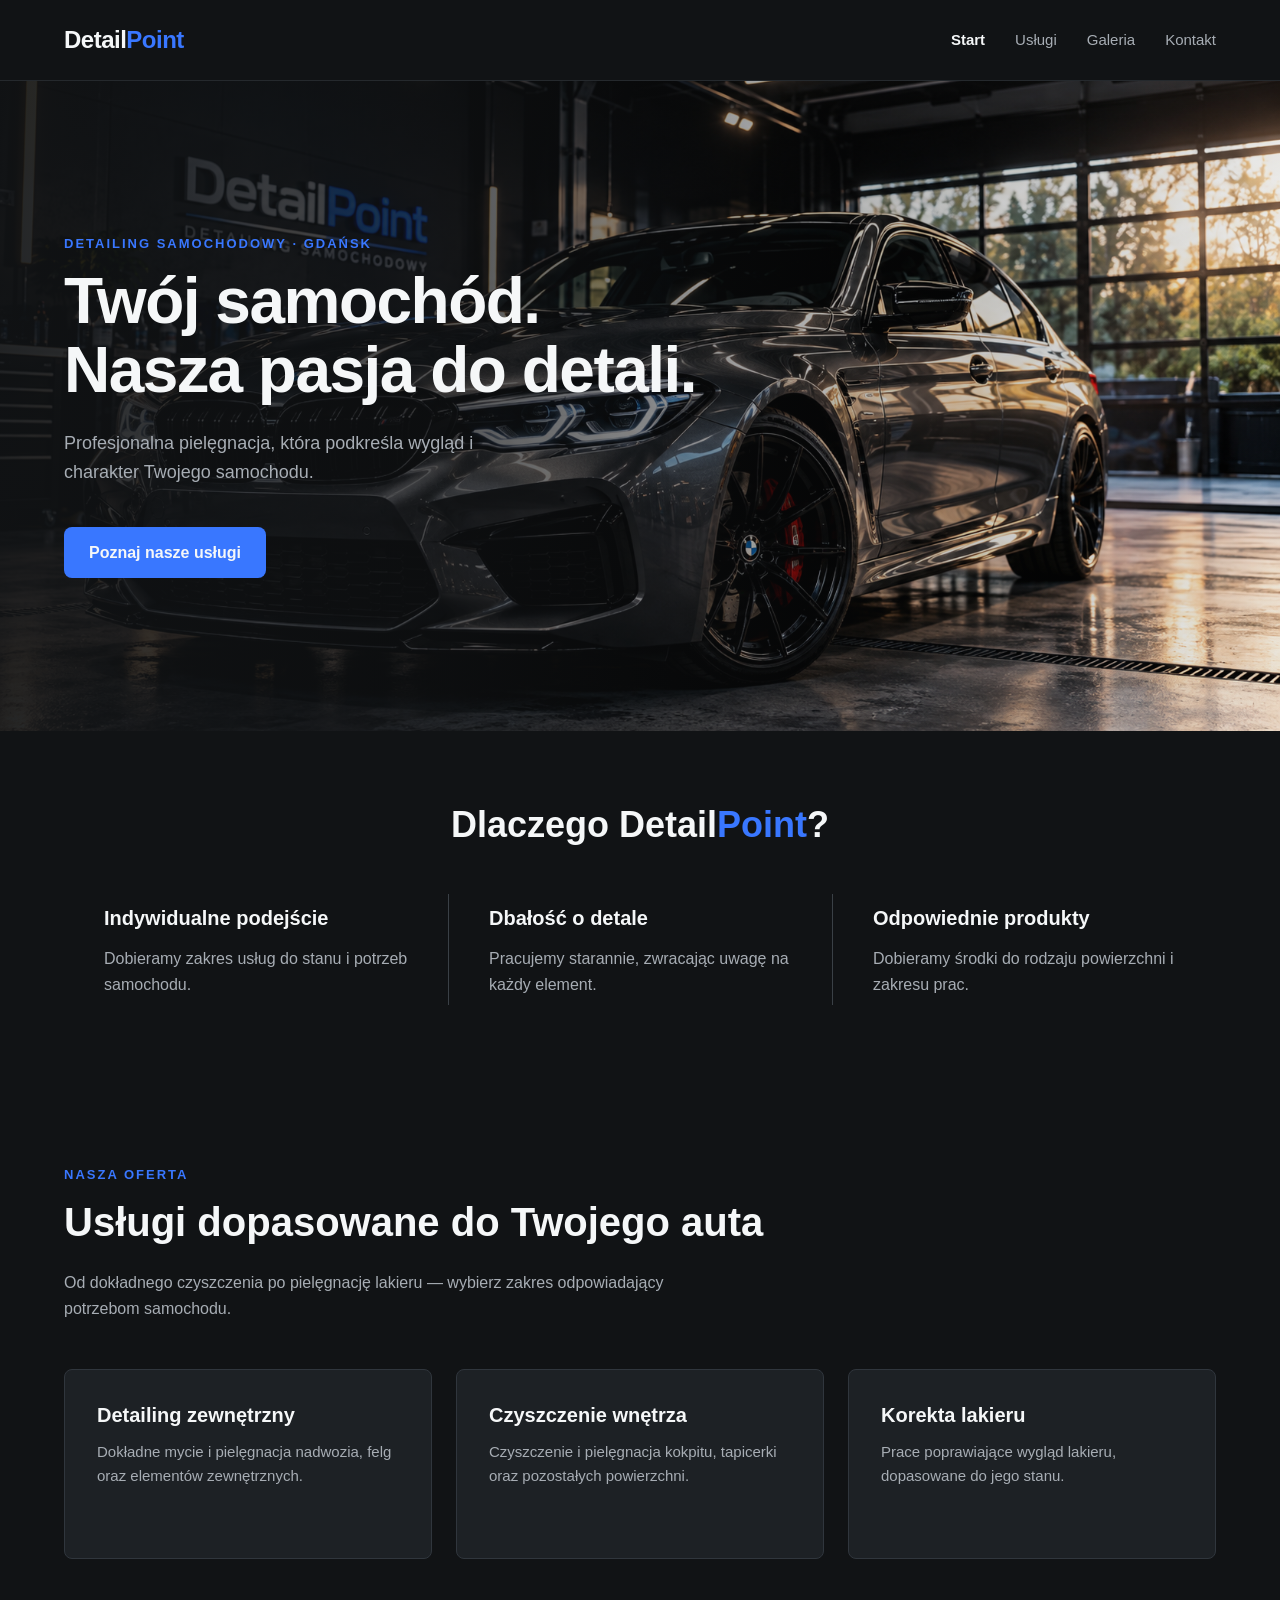
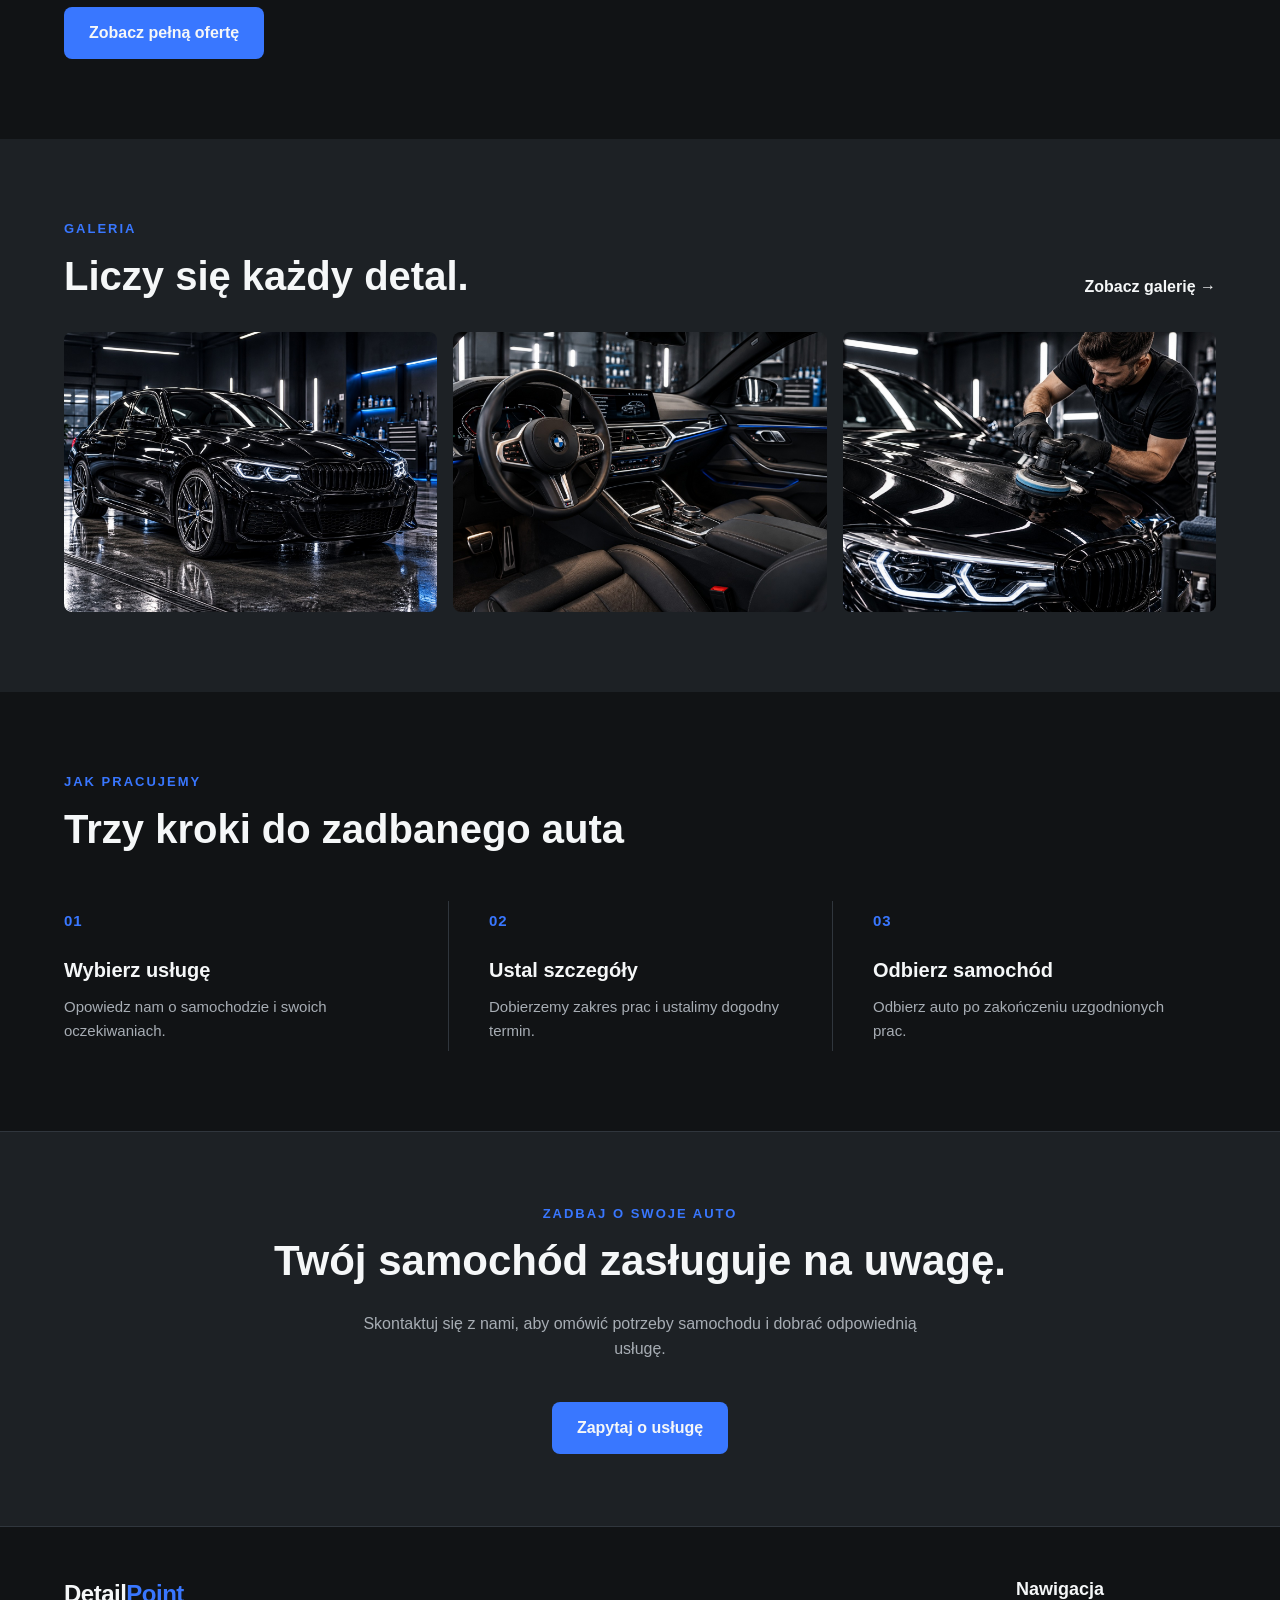
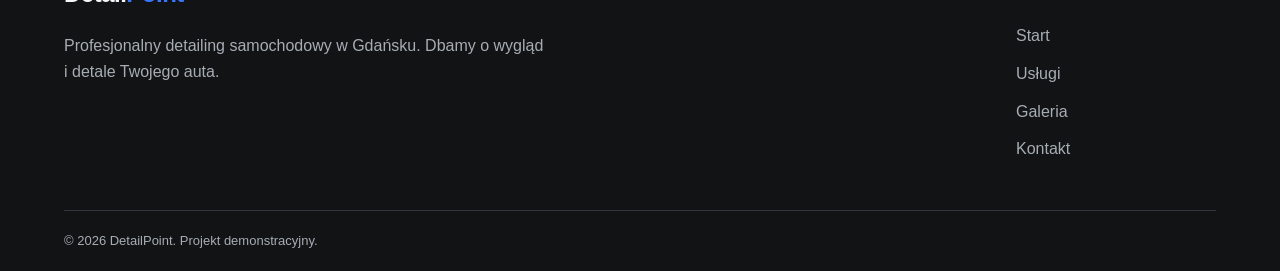
==== commit 185ac594: "feat: add DetailPoint favicon" ====
--- a/index.html
+++ b/index.html
@@ -9,9 +9,14 @@
         content="DetailPoint — detailing samochodowy w Gdańsku. Poznaj nasze usługi i zadbaj o wygląd swojego samochodu."
     >
 
+
     <meta name="theme-color" content="#111315">
 
     <title>DetailPoint | Detailing samochodowy w Gdańsku</title>
+
+    <link rel="icon" href="./images/favicon/favicon.svg" type="image/svg+xml">
+    <link rel="icon" href="./images/favicon/favicon.ico" sizes="any">
+    <link rel="apple-touch-icon" href="./images/favicon/apple-touch-icon.png">
 
     <link rel="stylesheet" href="./css/style.css">
 </head>
--- a/css/style.css
+++ b/css/style.css
@@ -22,6 +22,12 @@
 
     /* Transition */
     --transition-fast: 0.2s ease;
+
+    /* Shared typography */
+    --font-size-page-title: clamp(36px, 5vw, 64px);
+    --line-height-page-title: 1.1;
+    --letter-spacing-page-title: -1.5px;
+    --font-size-section-title: clamp(28px, 3.5vw, 40px);
 }
 
 
@@ -95,6 +101,28 @@
 
 .nav-list a[aria-current="page"] {
     font-weight: 600;
+}
+
+/* --- Shared page typography --- */
+
+.hero-label,
+.services-hero .section-label,
+.gallery-hero .section-label,
+.contact-hero .section-label {
+    margin-bottom: var(--spacing-sm);
+    color: var(--color-primary);
+    font-size: 13px;
+    font-weight: 700;
+    letter-spacing: 2px;
+}
+
+.hero h1,
+.services-hero h1,
+.gallery-hero h1,
+.contact-hero h1 {
+    font-size: var(--font-size-page-title);
+    line-height: var(--line-height-page-title);
+    letter-spacing: var(--letter-spacing-page-title);
 }
 
 /* --- Hero section --- */
@@ -145,13 +173,7 @@
     padding: 100px 24px;
 }
 
-.hero-label {
-    margin-bottom: var(--spacing-md);
-    color: var(--color-primary);
-    font-size: 13px;
-    font-weight: 700;
-    letter-spacing: 2px;
-}
+
 
 .hero h1 {
     max-width: 700px;
@@ -230,6 +252,12 @@
     transition: transform var(--transition-fast), opacity var(--transition-fast);
 }
 
+#menu-toggle:focus-visible {
+    outline: 2px solid var(--color-primary);
+    outline-offset: 4px;
+    border-radius: 4px;
+}
+
 #menu-toggle.active span:nth-child(1) {
     transform: translateY(8px) rotate(45deg);
 }
@@ -360,7 +388,7 @@
 
 .services-preview h2 {
     margin-bottom: var(--spacing-md);
-    font-size: clamp(28px, 3.5vw, 40px);
+    font-size: var(--font-size-section-title);
     line-height: 1.2;
     text-align: left;
 }
@@ -410,7 +438,173 @@
     display: inline-flex;
 }
 
-/* --- Services responsive --- */
+/* --- Services page --- */
+
+.services-hero {
+    padding-block: var(--section-spacing);
+}
+
+
+
+.services-hero h1 {
+    margin-bottom: var(--spacing-md);
+    font-size: clamp(36px, 5vw, 64px);
+    line-height: 1.1;
+    letter-spacing: -1.5px;
+}
+
+.services-hero .container > p:last-child {
+    max-width: 600px;
+    color: var(--color-text-muted);
+}
+
+/* Services list */
+
+.services-list {
+    padding-block: 24px 100px;
+    background-color: var(--color-bg);
+}
+
+.services-list-items {
+    border-top: 1px solid #30363D;
+}
+
+.service-row {
+    position: relative;
+    display: grid;
+    grid-template-columns: 64px minmax(0, 1fr);
+    gap: 24px;
+    align-items: start;
+    padding: 30px 0;
+    border-bottom: 1px solid #30363D;
+    transition:
+        padding 0.3s ease,
+        border-color 0.3s ease,
+        background-color 0.3s ease;
+}
+
+.service-number {
+    padding-top: 8px;
+    color: var(--color-text-muted);
+    font-size: 12px;
+    letter-spacing: 1px;
+    transition: color 0.3s ease;
+}
+
+.service-content h2 {
+    margin: 0;
+    color: var(--color-text-muted);
+    font-size: clamp(28px, 3.5vw, 44px);
+    font-weight: 500;
+    line-height: 1.2;
+    letter-spacing: -1px;
+    transition:
+        color 0.3s ease,
+        transform 0.3s ease;
+}
+
+.service-content p {
+    max-width: 560px;
+    max-height: 0;
+    margin: 0;
+    overflow: hidden;
+    color: var(--color-text-muted);
+    font-size: 15px;
+    line-height: 1.7;
+    opacity: 0;
+    transform: translateY(-6px);
+    transition:
+        max-height 0.35s ease,
+        margin 0.3s ease,
+        opacity 0.3s ease,
+        transform 0.3s ease;
+}
+
+/* Hover effect */
+
+.services-list-items:hover .service-row:not(:hover) {
+    opacity: 0.55;
+}
+
+.service-row:hover,
+.service-row:focus-within {
+    padding-block: 38px;
+    border-bottom-color: var(--color-primary);
+    background-color: rgba(57, 119, 255, 0.035);
+}
+
+.service-row:hover .service-number,
+.service-row:focus-within .service-number {
+    color: var(--color-primary);
+}
+
+.service-row:hover .service-content h2,
+.service-row:focus-within .service-content h2 {
+    color: var(--color-text);
+    transform: translateX(6px);
+}
+
+.service-row:hover .service-content p,
+.service-row:focus-within .service-content p {
+    max-height: 100px;
+    margin-top: 14px;
+    opacity: 1;
+    transform: translateY(0);
+}
+
+/* Responsive */
+
+@media (max-width: 700px) {
+    .services-hero {
+        padding-block: 56px 40px;
+    }
+
+    .services-list {
+        padding-block: 16px 64px;
+    }
+
+    .service-row {
+        grid-template-columns: 32px minmax(0, 1fr);
+        gap: 12px;
+        padding-block: 24px;
+    }
+
+    .service-row:hover,
+    .service-row:focus-within {
+        padding-block: 30px;
+    }
+
+    .service-number {
+        padding-top: 6px;
+        font-size: 11px;
+    }
+
+    .service-content h2 {
+        font-size: clamp(23px, 6vw, 32px);
+        letter-spacing: -0.5px;
+    }
+
+    .service-content p {
+        max-height: none;
+        margin-top: 8px;
+        opacity: 1;
+        transform: none;
+        font-size: 14px;
+    }
+
+    .services-list-items:hover .service-row:not(:hover) {
+        opacity: 1;
+    }
+}
+
+@media (prefers-reduced-motion: reduce) {
+    .service-row,
+    .service-number,
+    .service-content h2,
+    .service-content p {
+        transition: none;
+    }
+}
 
 @media (max-width: 900px) {
     .services-grid {
@@ -469,7 +663,7 @@
 }
 
 .gallery-heading h2 {
-    font-size: clamp(28px, 3.5vw, 40px);
+    font-size: var(--font-size-section-title);
     line-height: 1.2;
 }
 
@@ -557,7 +751,7 @@
 .process h2 {
     max-width: 700px;
     margin-bottom: 48px;
-    font-size: clamp(28px, 3.5vw, 40px);
+    font-size: var(--font-size-section-title);
     line-height: 1.2;
 }
 
@@ -741,4 +935,441 @@
     }
 }
 
-
+/* Gallery page */
+
+.gallery-hero {
+    padding-block: 80px 64px;
+}
+
+
+
+.gallery-hero h1 {
+    margin-bottom: 20px;
+    font-size: clamp(42px, 6vw, 76px);
+    line-height: 1;
+    letter-spacing: -2px;
+}
+
+.gallery-hero .container > p:last-child {
+    max-width: 520px;
+    color: var(--color-text-muted);
+    line-height: 1.7;
+}
+
+/* Gallery introduction */
+
+.gallery-showcase .gallery-heading {
+    display: block;
+    margin-bottom: 28px;
+    padding-bottom: 16px;
+    border-bottom: 1px solid #30363D;
+}
+
+.gallery-showcase .gallery-eyebrow {
+    margin: 0;
+    color: var(--color-primary);
+    font-size: 12px;
+    font-weight: 700;
+    letter-spacing: 2px;
+}
+
+/* Editorial gallery */
+
+.gallery-grid {
+    display: grid;
+    grid-template-columns: repeat(2, minmax(0, 1fr));
+    gap: 56px 24px;
+    align-items: start;
+}
+
+.gallery-item {
+    min-width: 0;
+    margin: 0;
+}
+
+.gallery-item img {
+    display: block;
+    width: 100%;
+    aspect-ratio: 4 / 3;
+    object-fit: cover;
+    background-color: var(--color-surface);
+    transition: transform 0.5s ease;
+}
+
+.gallery-item:hover img {
+    transform: scale(1.025);
+}
+
+.gallery-item figcaption {
+    display: grid;
+    grid-template-columns: 1fr auto;
+    align-items: baseline;
+    gap: 8px 16px;
+    padding-top: 16px;
+    border-top: 1px solid #30363D;
+    margin-top: 16px;
+}
+
+.gallery-item figcaption span {
+    color: var(--color-primary);
+    font-size: 11px;
+    font-weight: 700;
+    letter-spacing: 1.4px;
+}
+
+.gallery-item figcaption h3 {
+    grid-column: 1 / -1;
+    margin: 0;
+    color: var(--color-text);
+    font-size: 20px;
+    font-weight: 500;
+    line-height: 1.35;
+    transition: color var(--transition-fast);
+}
+
+.gallery-item:hover figcaption h3 {
+    color: var(--color-primary);
+}
+
+/* Featured image */
+
+.gallery-item-large {
+    grid-column: 1 / -1;
+}
+
+.gallery-item-large img {
+    aspect-ratio: 16 / 7;
+}
+
+.gallery-item-large figcaption h3 {
+    font-size: 24px;
+}
+
+/* Varied image proportions */
+
+.gallery-item-wheel img,
+.gallery-item-polishing img,
+.gallery-item-exterior img {
+    aspect-ratio: 5 / 4;
+}
+
+.gallery-item-interior img,
+.gallery-item-leather img,
+.gallery-item-coating img,
+.gallery-item-interior-detail img,
+.gallery-item-paint-detail img {
+    aspect-ratio: 4 / 3;
+}
+
+.gallery-note {
+    margin-top: 48px;
+    color: var(--color-text-muted);
+    font-size: 12px;
+}
+
+/* Responsive */
+
+@media (max-width: 800px) {
+    .gallery-hero {
+        padding-block: 64px 48px;
+    }
+
+    .gallery-showcase {
+        padding-bottom: 72px;
+    }
+
+    .gallery-showcase .gallery-heading {
+        flex-direction: column;
+        align-items: flex-start;
+        gap: 16px;
+        margin-bottom: 32px;
+    }
+
+    .gallery-grid {
+        gap: 40px 20px;
+    }
+
+    .gallery-item-large img {
+        aspect-ratio: 16 / 9;
+    }
+}
+
+@media (max-width: 560px) {
+    .gallery-hero {
+        padding-block: 56px 40px;
+    }
+    .gallery-hero h1 {
+        font-size: clamp(38px, 10vw, 52px);
+        letter-spacing: -1.2px;
+    }
+    .gallery-showcase {
+        padding-block: 8px 56px;
+    }
+
+    .gallery-grid {
+        grid-template-columns: 1fr;
+        gap: 36px;
+    }
+
+    .gallery-item-large {
+        grid-column: auto;
+    }
+
+    .gallery-item img,
+    .gallery-item-large img,
+    .gallery-item-wheel img,
+    .gallery-item-polishing img,
+    .gallery-item-exterior img {
+        aspect-ratio: 4 / 3;
+    }
+
+    .gallery-item figcaption {
+        padding-top: 12px;
+        margin-top: 12px;
+    }
+
+    .gallery-item figcaption h3 {
+        font-size: 18px;
+    }
+
+    .gallery-item-large figcaption h3 {
+        font-size: 21px;
+    }
+
+    .gallery-note {
+        margin-top: 32px;
+    }
+}
+
+@media (prefers-reduced-motion: reduce) {
+    .gallery-item img {
+        transition: none;
+    }
+}
+
+/* Contact page */
+
+/* Hero section */
+
+.contact-hero {
+    padding: var(--section-spacing) 0 40px;
+}
+
+
+
+.contact-hero h1 {
+    max-width: 750px;
+    margin: var(--spacing-md) 0;
+    font-size: clamp(2.25rem, 4vw, 3rem);
+    line-height: 1.15;
+}
+
+.contact-hero > .container > p:last-child {
+    max-width: 650px;
+    color: var(--color-text-muted);
+    font-size: 1.1rem;
+    line-height: var(--line-height-base);
+}
+
+
+/* Contact section */
+
+.contact-section {
+    padding: 40px 0 var(--section-spacing);
+}
+
+.contact-layout {
+    display: grid;
+    grid-template-columns: 0.85fr 1.15fr;
+    gap: var(--spacing-lg);
+    align-items: start;
+}
+
+
+/* Contact information */
+
+.contact-info {
+    padding-top: var(--spacing-md);
+}
+
+.contact-info > .section-label {
+    color: var(--color-primary);
+    font-size: 0.85rem;
+    font-weight: 600;
+    letter-spacing: 1px;
+}
+
+.contact-info h2 {
+    margin: var(--spacing-md) 0;
+    font-size: 2rem;
+    line-height: 1.2;
+}
+
+.contact-description {
+    max-width: 400px;
+    margin-bottom: var(--spacing-lg);
+    color: var(--color-text-muted);
+    line-height: var(--line-height-base);
+}
+
+.contact-detail {
+    padding: var(--spacing-md) 0;
+    border-bottom: 1px solid rgba(245, 247, 248, 0.12);
+}
+
+.contact-detail span {
+    display: block;
+    margin-bottom: 8px;
+    color: var(--color-primary);
+    font-size: 0.8rem;
+    font-weight: 600;
+    letter-spacing: 1px;
+}
+
+.contact-detail p {
+    margin: 4px 0;
+    color: var(--color-text);
+    line-height: var(--line-height-base);
+}
+
+.contact-note {
+    margin-top: var(--spacing-lg);
+    color: var(--color-text-muted);
+    font-size: 0.85rem;
+    line-height: var(--line-height-base);
+}
+
+
+/* Contact form */
+
+.contact-form-wrapper {
+    padding: var(--spacing-lg);
+    background-color: var(--color-surface);
+    border-radius: var(--border-radius);
+}
+
+.contact-form-wrapper h2 {
+    margin-bottom: var(--spacing-sm);
+    font-size: 1.75rem;
+    line-height: 1.3;
+}
+
+.form-description {
+    margin-bottom: var(--spacing-lg);
+    color: var(--color-text-muted);
+    line-height: var(--line-height-base);
+}
+
+.contact-form {
+    display: flex;
+    flex-direction: column;
+    gap: var(--spacing-md);
+}
+
+.form-field {
+    display: flex;
+    flex-direction: column;
+    gap: 8px;
+}
+
+.form-field label {
+    font-size: 0.95rem;
+    font-weight: 600;
+}
+
+.form-field input,
+.form-field select,
+.form-field textarea {
+    width: 100%;
+    padding: 14px 16px;
+    border: 1px solid rgba(245, 247, 248, 0.18);
+    border-radius: var(--border-radius);
+    background-color: var(--color-bg);
+    color: var(--color-text);
+    font: inherit;
+    transition: border-color var(--transition-fast);
+}
+
+.form-field input::placeholder,
+.form-field textarea::placeholder {
+    color: var(--color-text-muted);
+    opacity: 0.8;
+}
+
+.form-field select {
+    cursor: pointer;
+}
+
+.form-field textarea {
+    min-height: 140px;
+    resize: vertical;
+}
+
+.form-field input:focus,
+.form-field select:focus,
+.form-field textarea:focus {
+    outline: none;
+    border-color: var(--color-primary);
+}
+
+.contact-form .btn {
+    align-self: flex-start;
+    cursor: pointer;
+}
+
+.form-note {
+    color: var(--color-text-muted);
+    font-size: 0.8rem;
+    line-height: var(--line-height-base);
+}
+
+
+/* Contact CTA */
+
+.contact-hero + .contact-section + .cta {
+    text-align: center;
+}
+
+.contact-hero + .contact-section + .cta h2 {
+    max-width: 700px;
+    margin: 0 auto var(--spacing-lg);
+}
+
+
+/* Responsive layout */
+
+@media (max-width: 768px) {
+    .contact-hero {
+        padding: 60px 0 30px;
+    }
+    .contact-layout {
+        grid-template-columns: 1fr;
+        gap: var(--spacing-lg);
+    }
+
+    .contact-info {
+        padding-top: 0;
+    }
+
+    .contact-form-wrapper {
+        padding: var(--spacing-md);
+    }
+
+    .contact-info h2 {
+        font-size: 1.75rem;
+    }
+}
+
+@media (max-width: 480px) {
+    .contact-hero > .container > p:last-child {
+        font-size: 1rem;
+    }
+
+    .contact-form-wrapper h2 {
+        font-size: 1.5rem;
+    }
+
+    .contact-form .btn {
+        width: 100%;
+    }
+}
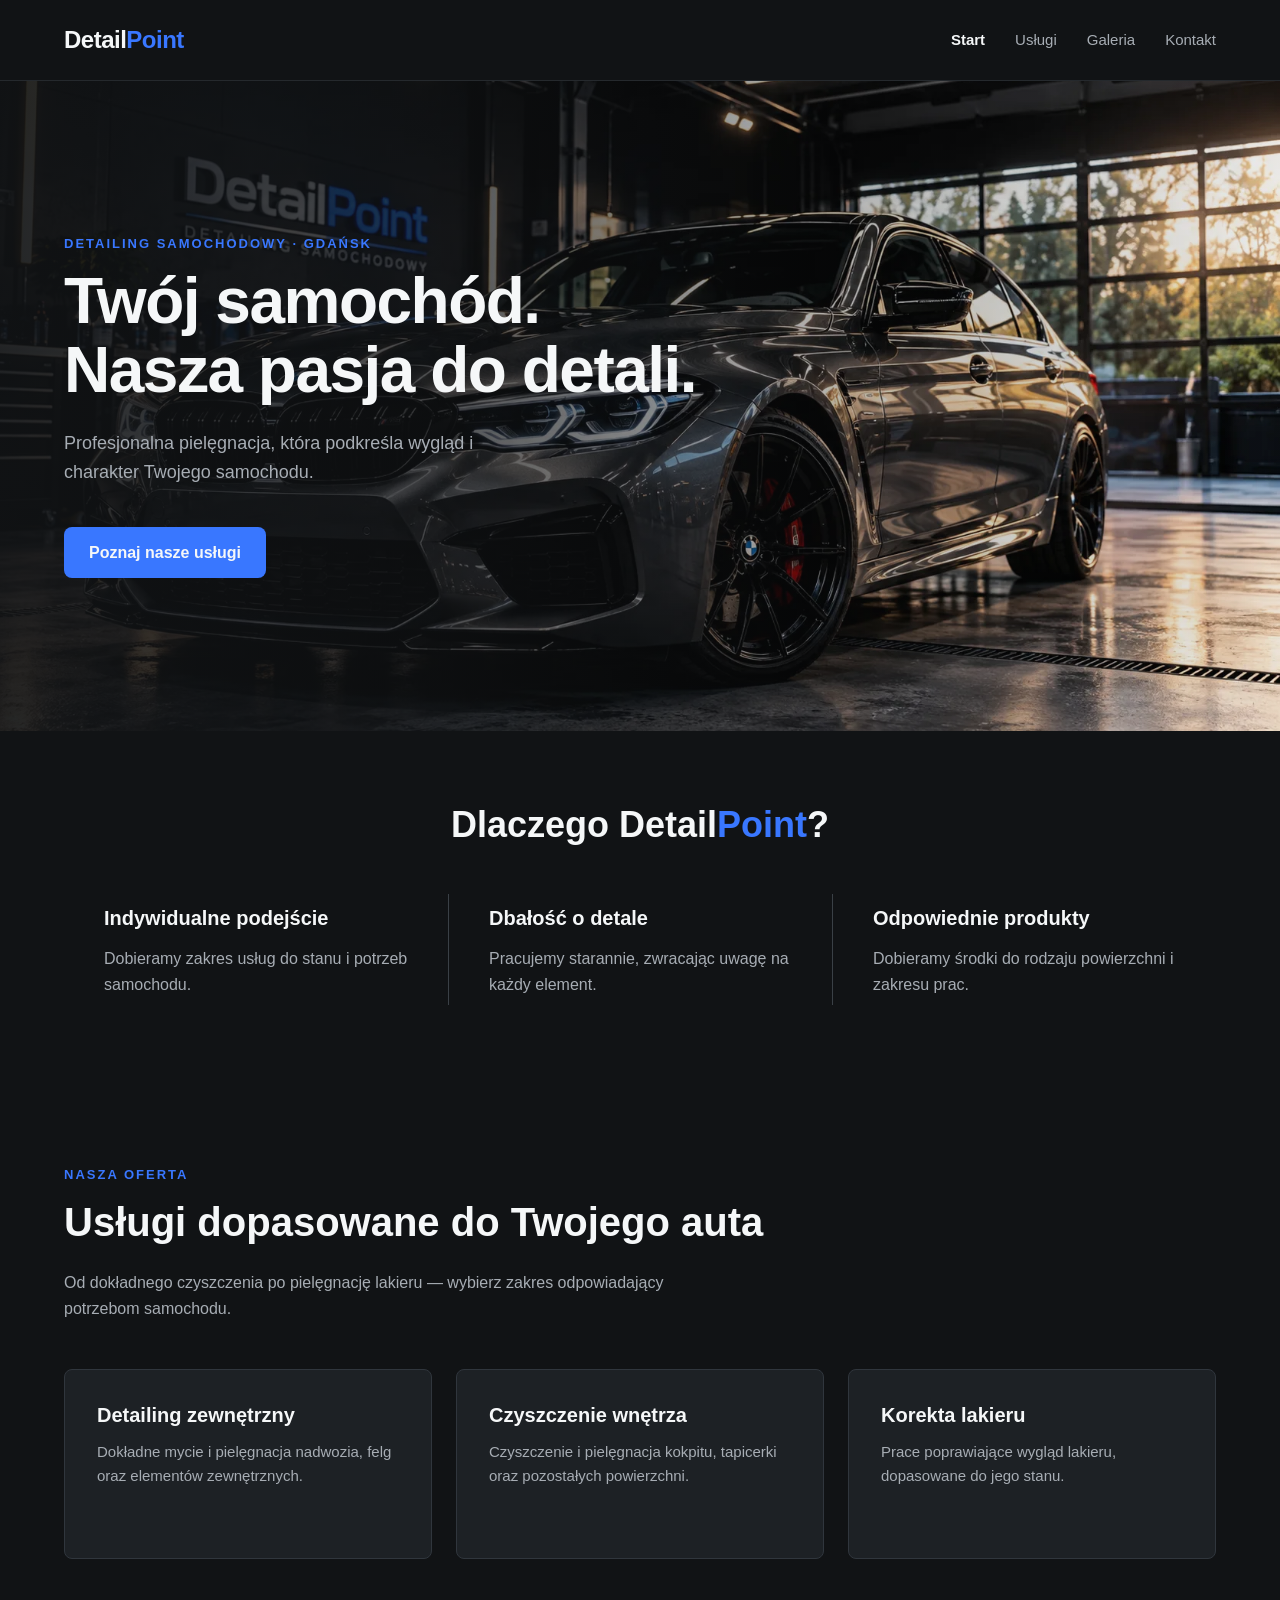
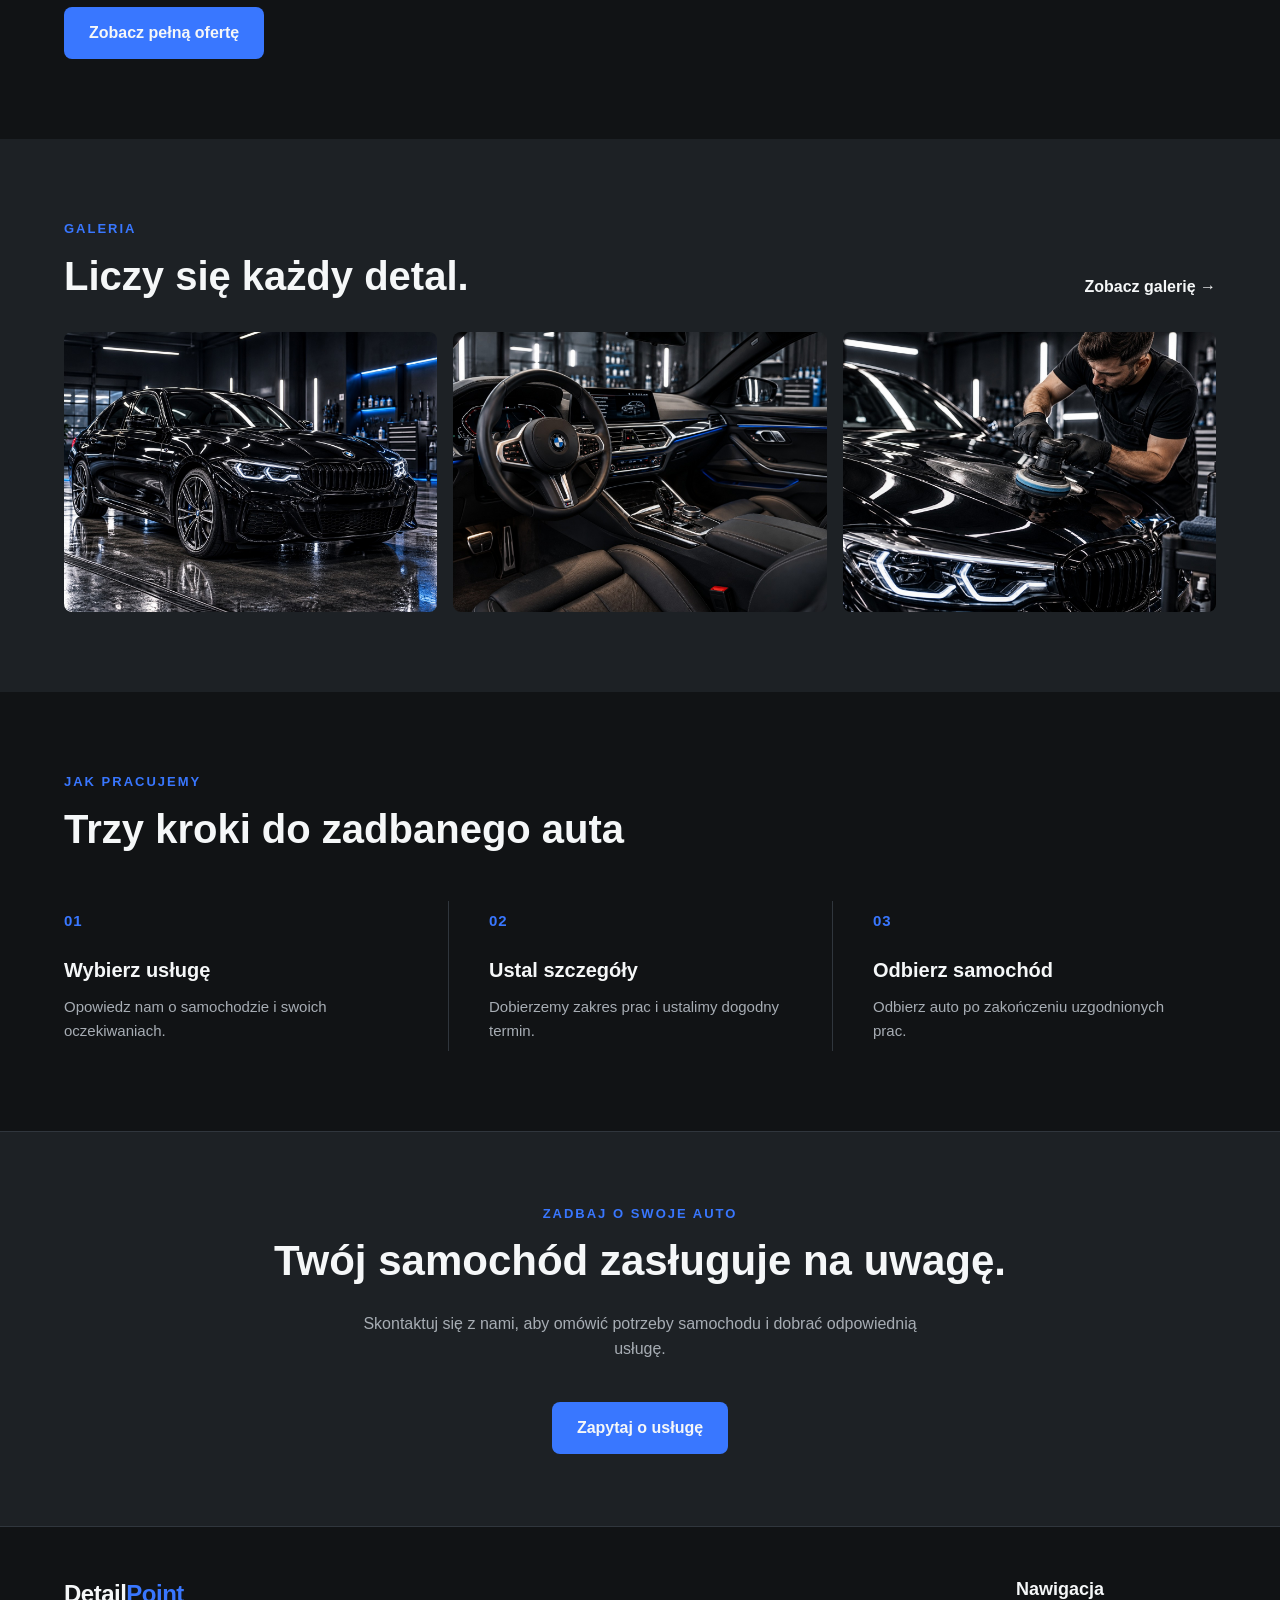
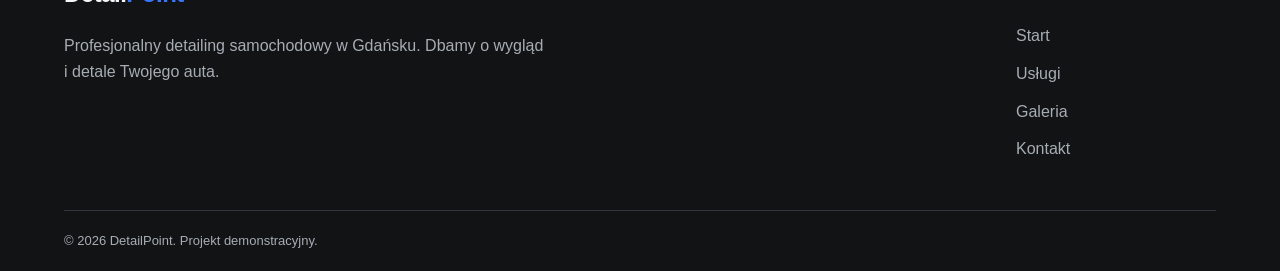
==== commit 0256c560: "perf: optimize hero image with WebP" ====
--- a/index.html
+++ b/index.html
@@ -9,8 +9,18 @@
         content="DetailPoint — detailing samochodowy w Gdańsku. Poznaj nasze usługi i zadbaj o wygląd swojego samochodu."
     >
 
-
     <meta name="theme-color" content="#111315">
+
+    <meta property="og:type" content="website">
+    <meta property="og:title" content="DetailPoint | Detailing samochodowy w Gdańsku">
+    <meta
+        property="og:description"
+        content="Detailing samochodowy w Gdańsku. Sprawdź nasze usługi, zobacz realizacje i zadbaj o swój samochód."
+    >
+    <meta property="og:url" content="https://detailpoint.vercel.app/">
+    <meta property="og:image" content="https://detailpoint.vercel.app/images/og/detailpoint-og.png">
+    <meta property="og:locale" content="pl_PL">
+    <meta property="og:site_name" content="DetailPoint">
 
     <title>DetailPoint | Detailing samochodowy w Gdańsku</title>
 
@@ -72,7 +82,7 @@
 
             <div class="hero-image" aria-hidden="true">
                 <img
-                    src="./images/hero/hero-car.png"
+                    src="./images/hero/hero-car.webp"
                     alt=""
                     fetchpriority="high"
                 >
